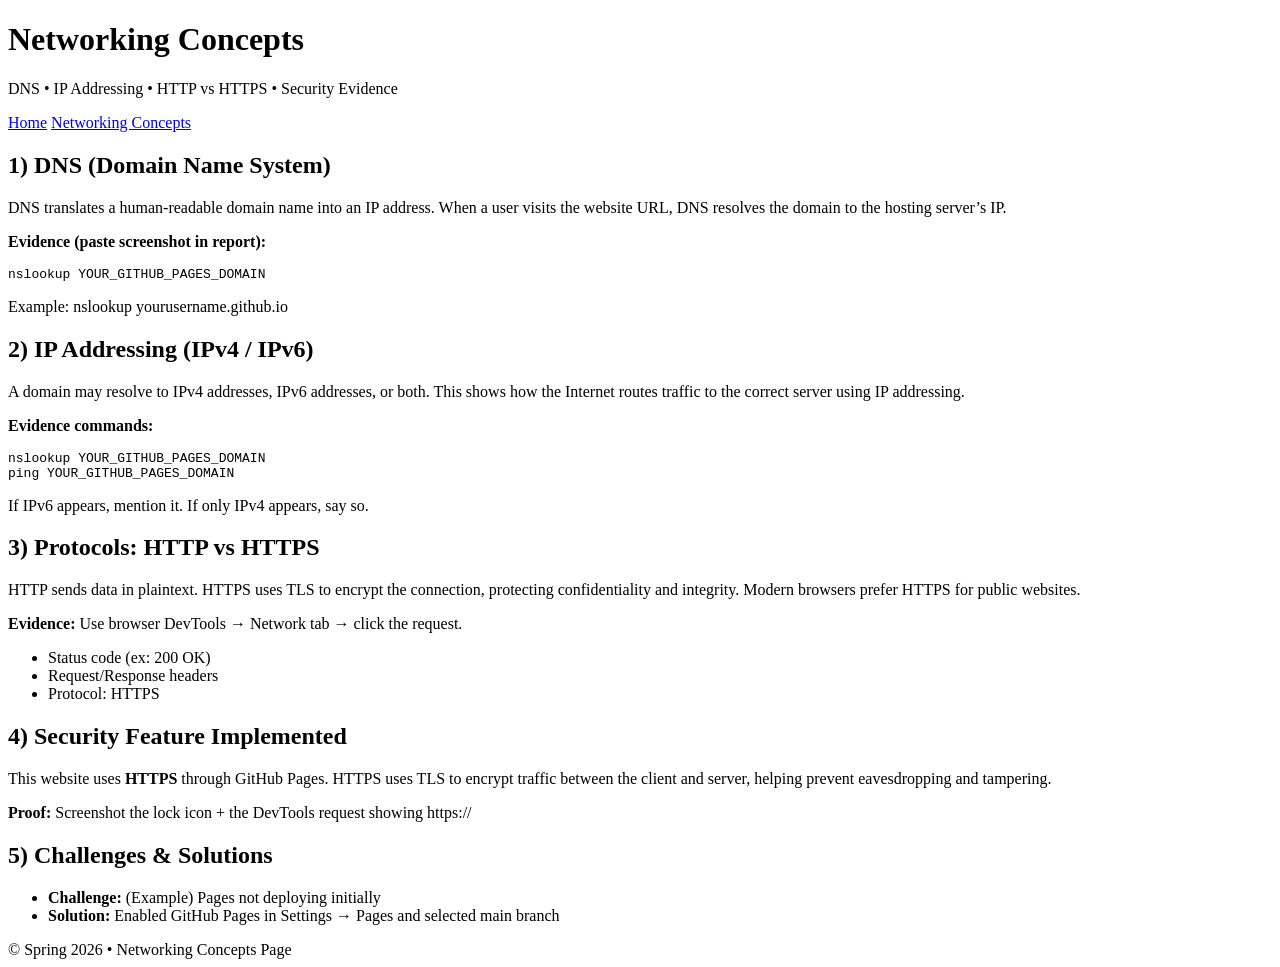
==== networking.html @ 37ff7c75 "Add networking concepts HTML page" ====
<!doctype html>
<html lang="en">
<head>
  <meta charset="UTF-8" />
  <meta name="viewport" content="width=device-width, initial-scale=1.0" />
  <title>Networking Concepts</title>
  <link rel="stylesheet" href="style.css" />
</head>
<body>
  <header class="site-header">
    <div class="container">
      <h1>Networking Concepts</h1>
      <p class="subtitle">DNS • IP Addressing • HTTP vs HTTPS • Security Evidence</p>
      <nav class="nav">
        <a href="index.html">Home</a>
        <a class="active" href="networking.html">Networking Concepts</a>
      </nav>
    </div>
  </header>

  <main class="container card">
    <section>
      <h2>1) DNS (Domain Name System)</h2>
      <p>
        DNS translates a human-readable domain name into an IP address.
        When a user visits the website URL, DNS resolves the domain to the hosting server’s IP.
      </p>
      <p><strong>Evidence (paste screenshot in report):</strong></p>
      <pre><code>nslookup YOUR_GITHUB_PAGES_DOMAIN</code></pre>
      <p class="muted">Example: nslookup yourusername.github.io</p>
    </section>

    <section>
      <h2>2) IP Addressing (IPv4 / IPv6)</h2>
      <p>
        A domain may resolve to IPv4 addresses, IPv6 addresses, or both. This shows how the Internet routes traffic
        to the correct server using IP addressing.
      </p>
      <p><strong>Evidence commands:</strong></p>
      <pre><code>nslookup YOUR_GITHUB_PAGES_DOMAIN
ping YOUR_GITHUB_PAGES_DOMAIN</code></pre>
      <p class="muted">If IPv6 appears, mention it. If only IPv4 appears, say so.</p>
    </section>

    <section>
      <h2>3) Protocols: HTTP vs HTTPS</h2>
      <p>
        HTTP sends data in plaintext. HTTPS uses TLS to encrypt the connection, protecting confidentiality and integrity.
        Modern browsers prefer HTTPS for public websites.
      </p>
      <p><strong>Evidence:</strong> Use browser DevTools → Network tab → click the request.</p>
      <ul>
        <li>Status code (ex: 200 OK)</li>
        <li>Request/Response headers</li>
        <li>Protocol: HTTPS</li>
      </ul>
    </section>

    <section>
      <h2>4) Security Feature Implemented</h2>
      <p>
        This website uses <strong>HTTPS</strong> through GitHub Pages. HTTPS uses TLS to encrypt traffic between the client
        and server, helping prevent eavesdropping and tampering.
      </p>
      <p><strong>Proof:</strong> Screenshot the lock icon + the DevTools request showing https://</p>
    </section>

    <section>
      <h2>5) Challenges & Solutions</h2>
      <ul>
        <li><strong>Challenge:</strong> (Example) Pages not deploying initially</li>
        <li><strong>Solution:</strong> Enabled GitHub Pages in Settings → Pages and selected main branch</li>
      </ul>
    </section>
  </main>

  <footer class="footer">
    <div class="container">© Spring 2026 • Networking Concepts Page</div>
  </footer>
</body>
</html>
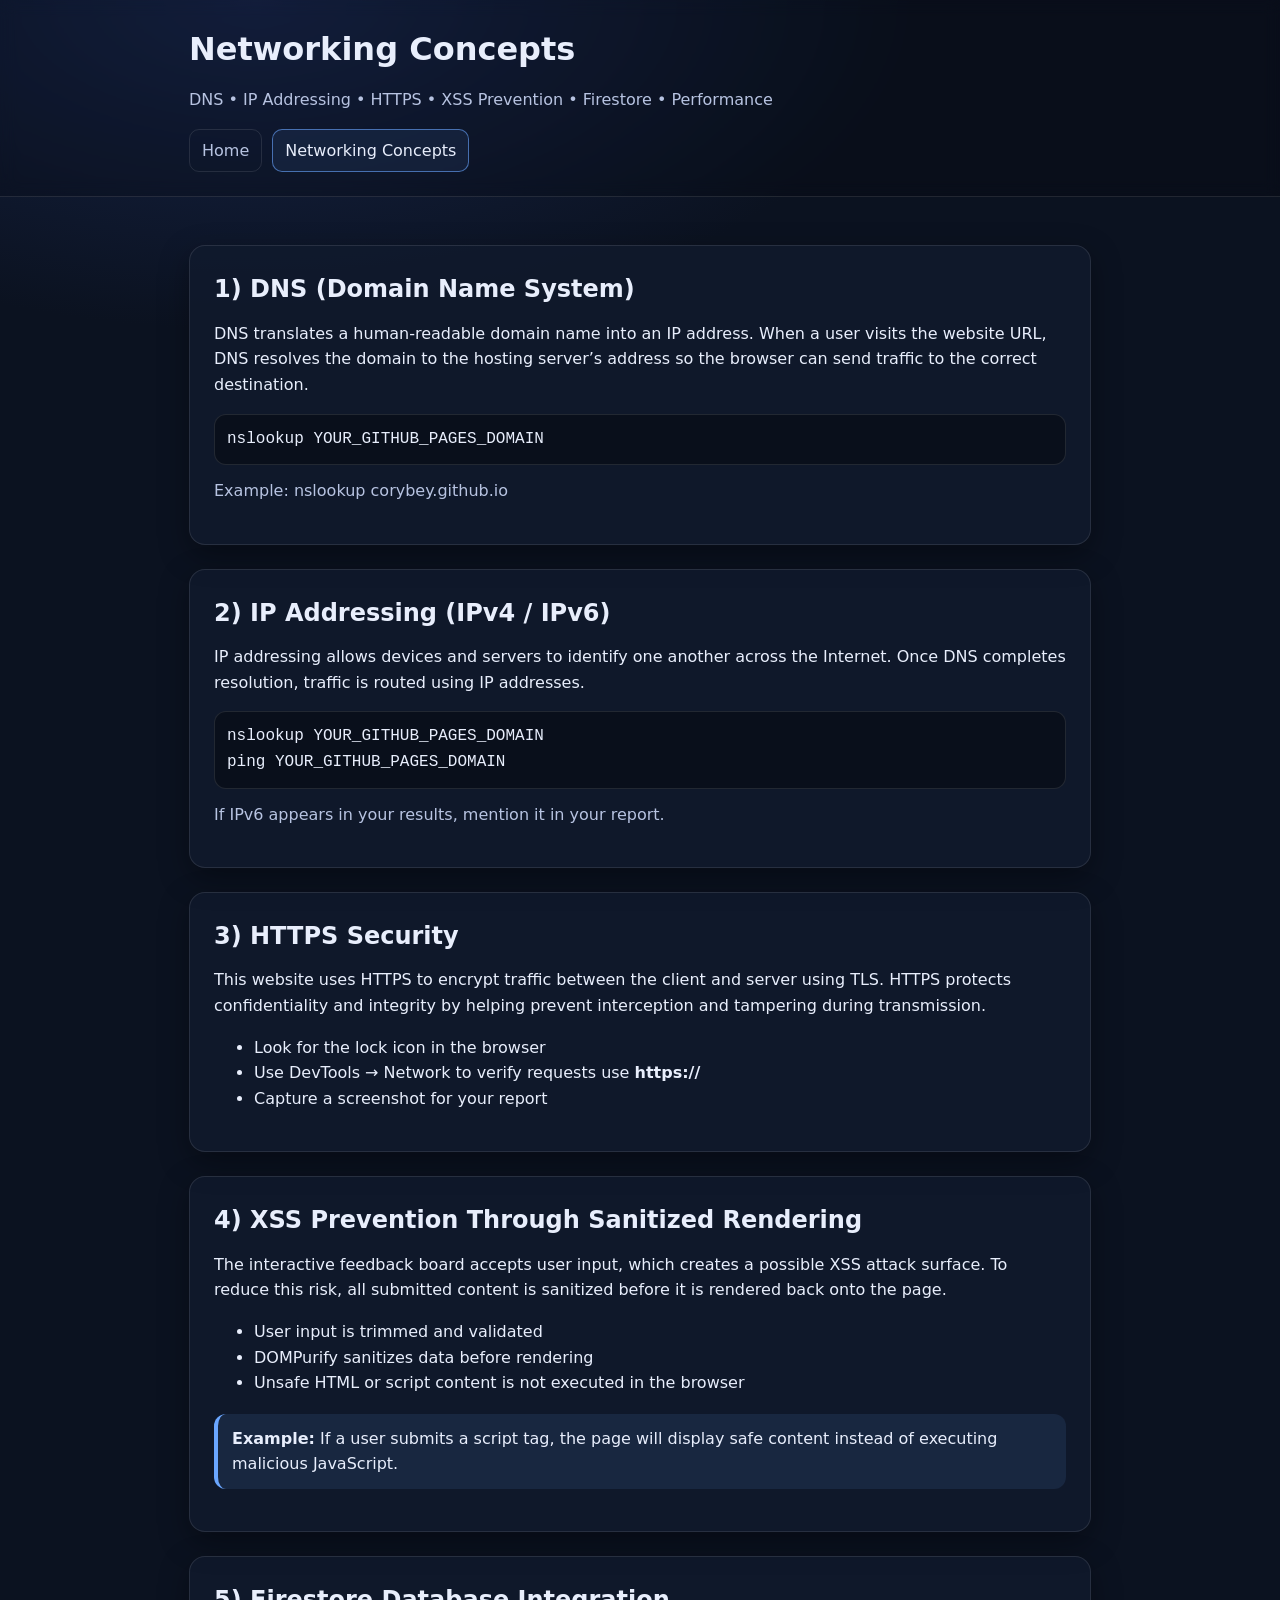
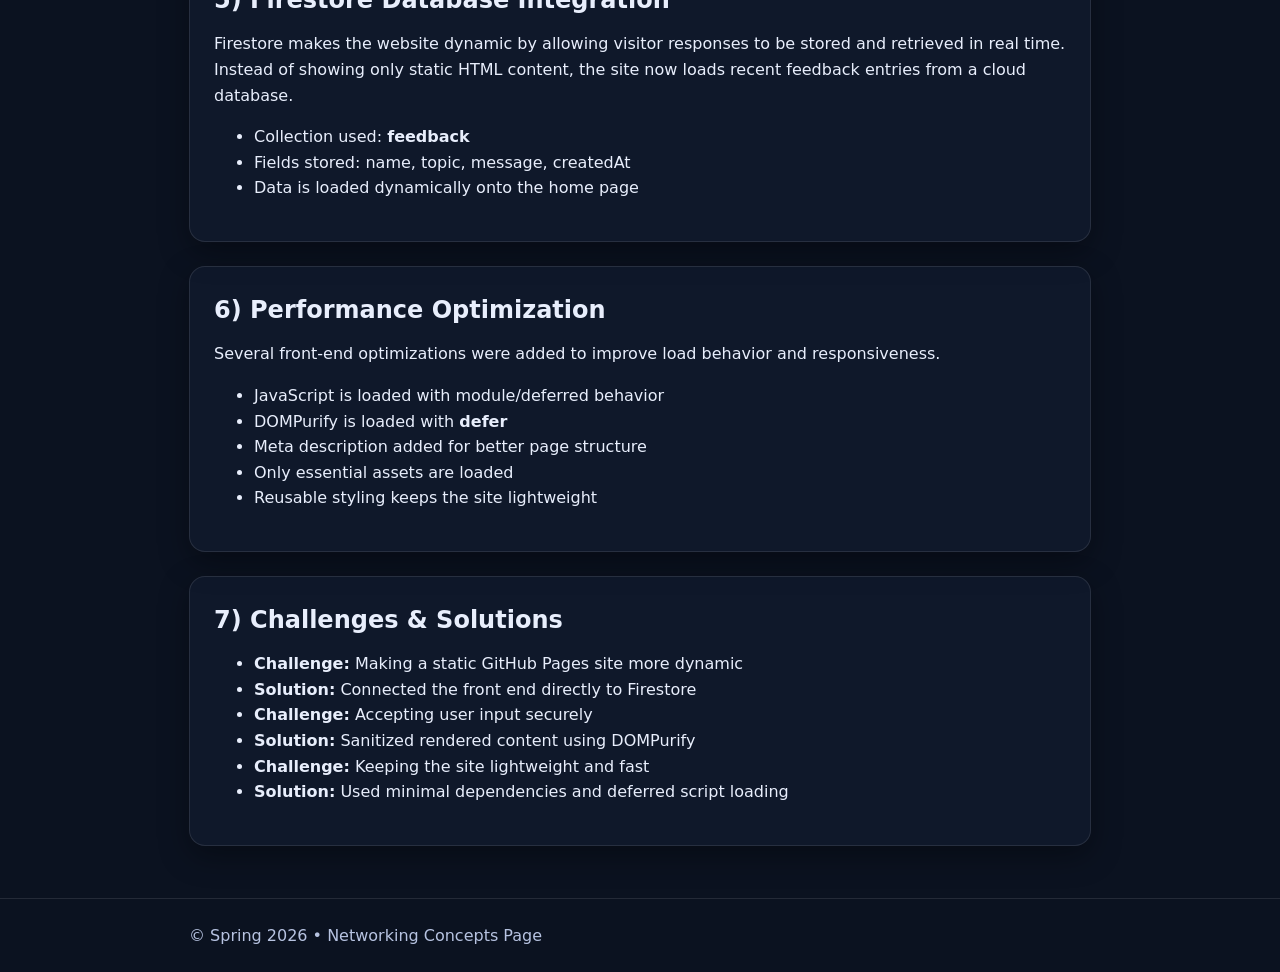
==== commit ebd02248: "Resolve merge conflicts and update Project 2 site" ====
--- a/networking.html
+++ b/networking.html
@@ -3,6 +3,10 @@
 <head>
   <meta charset="UTF-8" />
   <meta name="viewport" content="width=device-width, initial-scale=1.0" />
+  <meta
+    name="description"
+    content="Networking concepts and Project 2 implementation details including HTTPS, XSS prevention, Firestore, and performance optimization."
+  />
   <title>Networking Concepts</title>
   <link rel="stylesheet" href="style.css" />
 </head>
@@ -10,7 +14,7 @@
   <header class="site-header">
     <div class="container">
       <h1>Networking Concepts</h1>
-      <p class="subtitle">DNS • IP Addressing • HTTP vs HTTPS • Security Evidence</p>
+      <p class="subtitle">DNS • IP Addressing • HTTPS • XSS Prevention • Firestore • Performance</p>
       <nav class="nav">
         <a href="index.html">Home</a>
         <a class="active" href="networking.html">Networking Concepts</a>
@@ -18,58 +22,97 @@
     </div>
   </header>
 
-  <main class="container card">
-    <section>
+  <main class="container">
+    <section class="card">
       <h2>1) DNS (Domain Name System)</h2>
       <p>
-        DNS translates a human-readable domain name into an IP address.
-        When a user visits the website URL, DNS resolves the domain to the hosting server’s IP.
+        DNS translates a human-readable domain name into an IP address. When a user visits
+        the website URL, DNS resolves the domain to the hosting server’s address so the browser
+        can send traffic to the correct destination.
       </p>
-      <p><strong>Evidence (paste screenshot in report):</strong></p>
       <pre><code>nslookup YOUR_GITHUB_PAGES_DOMAIN</code></pre>
-      <p class="muted">Example: nslookup yourusername.github.io</p>
+      <p class="muted">Example: nslookup corybey.github.io</p>
     </section>
 
-    <section>
+    <section class="card">
       <h2>2) IP Addressing (IPv4 / IPv6)</h2>
       <p>
-        A domain may resolve to IPv4 addresses, IPv6 addresses, or both. This shows how the Internet routes traffic
-        to the correct server using IP addressing.
+        IP addressing allows devices and servers to identify one another across the Internet.
+        Once DNS completes resolution, traffic is routed using IP addresses.
       </p>
-      <p><strong>Evidence commands:</strong></p>
       <pre><code>nslookup YOUR_GITHUB_PAGES_DOMAIN
 ping YOUR_GITHUB_PAGES_DOMAIN</code></pre>
-      <p class="muted">If IPv6 appears, mention it. If only IPv4 appears, say so.</p>
+      <p class="muted">If IPv6 appears in your results, mention it in your report.</p>
     </section>
 
-    <section>
-      <h2>3) Protocols: HTTP vs HTTPS</h2>
+    <section class="card">
+      <h2>3) HTTPS Security</h2>
       <p>
-        HTTP sends data in plaintext. HTTPS uses TLS to encrypt the connection, protecting confidentiality and integrity.
-        Modern browsers prefer HTTPS for public websites.
+        This website uses HTTPS to encrypt traffic between the client and server using TLS.
+        HTTPS protects confidentiality and integrity by helping prevent interception and tampering
+        during transmission.
       </p>
-      <p><strong>Evidence:</strong> Use browser DevTools → Network tab → click the request.</p>
       <ul>
-        <li>Status code (ex: 200 OK)</li>
-        <li>Request/Response headers</li>
-        <li>Protocol: HTTPS</li>
+        <li>Look for the lock icon in the browser</li>
+        <li>Use DevTools → Network to verify requests use <strong>https://</strong></li>
+        <li>Capture a screenshot for your report</li>
       </ul>
     </section>
 
-    <section>
-      <h2>4) Security Feature Implemented</h2>
+    <section class="card">
+      <h2>4) XSS Prevention Through Sanitized Rendering</h2>
       <p>
-        This website uses <strong>HTTPS</strong> through GitHub Pages. HTTPS uses TLS to encrypt traffic between the client
-        and server, helping prevent eavesdropping and tampering.
+        The interactive feedback board accepts user input, which creates a possible XSS attack surface.
+        To reduce this risk, all submitted content is sanitized before it is rendered back onto the page.
       </p>
-      <p><strong>Proof:</strong> Screenshot the lock icon + the DevTools request showing https://</p>
+      <ul>
+        <li>User input is trimmed and validated</li>
+        <li>DOMPurify sanitizes data before rendering</li>
+        <li>Unsafe HTML or script content is not executed in the browser</li>
+      </ul>
+      <div class="note">
+        <strong>Example:</strong> If a user submits a script tag, the page will display safe content
+        instead of executing malicious JavaScript.
+      </div>
     </section>
 
-    <section>
-      <h2>5) Challenges & Solutions</h2>
+    <section class="card">
+      <h2>5) Firestore Database Integration</h2>
+      <p>
+        Firestore makes the website dynamic by allowing visitor responses to be stored and retrieved
+        in real time. Instead of showing only static HTML content, the site now loads recent feedback
+        entries from a cloud database.
+      </p>
       <ul>
-        <li><strong>Challenge:</strong> (Example) Pages not deploying initially</li>
-        <li><strong>Solution:</strong> Enabled GitHub Pages in Settings → Pages and selected main branch</li>
+        <li>Collection used: <strong>feedback</strong></li>
+        <li>Fields stored: name, topic, message, createdAt</li>
+        <li>Data is loaded dynamically onto the home page</li>
+      </ul>
+    </section>
+
+    <section class="card">
+      <h2>6) Performance Optimization</h2>
+      <p>
+        Several front-end optimizations were added to improve load behavior and responsiveness.
+      </p>
+      <ul>
+        <li>JavaScript is loaded with module/deferred behavior</li>
+        <li>DOMPurify is loaded with <strong>defer</strong></li>
+        <li>Meta description added for better page structure</li>
+        <li>Only essential assets are loaded</li>
+        <li>Reusable styling keeps the site lightweight</li>
+      </ul>
+    </section>
+
+    <section class="card">
+      <h2>7) Challenges & Solutions</h2>
+      <ul>
+        <li><strong>Challenge:</strong> Making a static GitHub Pages site more dynamic</li>
+        <li><strong>Solution:</strong> Connected the front end directly to Firestore</li>
+        <li><strong>Challenge:</strong> Accepting user input securely</li>
+        <li><strong>Solution:</strong> Sanitized rendered content using DOMPurify</li>
+        <li><strong>Challenge:</strong> Keeping the site lightweight and fast</li>
+        <li><strong>Solution:</strong> Used minimal dependencies and deferred script loading</li>
       </ul>
     </section>
   </main>
@@ -78,4 +121,4 @@
     <div class="container">© Spring 2026 • Networking Concepts Page</div>
   </footer>
 </body>
-</html> 
+</html>
--- a/style.css
+++ b/style.css
@@ -0,0 +1,288 @@
+:root {
+  --bg: #0b1220;
+  --card: #111b2e;
+  --text: #e8eefc;
+  --muted: #b7c3e1;
+  --accent: #6aa6ff;
+
+  --accent-2: #8dd7ff;
+  --border: rgba(255, 255, 255, 0.10);
+  --success: #2ecc71;
+  --error: #ff7675;
+}
+
+* {
+  box-sizing: border-box;
+}
+
+html {
+  scroll-behavior: smooth;
+}
+
+body {
+  margin: 0;
+  font-family: system-ui, -apple-system, Segoe UI, Roboto, Arial, sans-serif;
+  background: radial-gradient(1200px 600px at 20% 0%, #162448 0%, var(--bg) 55%);
+  color: var(--text);
+
+  line-height: 1.6;
+}
+
+.container {
+  max-width: 950px;
+  margin: 0 auto;
+  padding: 24px;
+}
+
+.site-header {
+  border-bottom: 1px solid var(--border);
+  background: rgba(0, 0, 0, 0.18);
+  backdrop-filter: blur(8px);
+}
+
+.subtitle {
+  color: var(--muted);
+  margin-top: 6px;
+}
+
+.nav {
+  margin-top: 14px;
+  display: flex;
+  gap: 10px;
+  flex-wrap: wrap;
+}
+
+.nav a {
+  text-decoration: none;
+  color: var(--muted);
+  padding: 8px 12px;
+  border: 1px solid var(--border);
+  border-radius: 10px;
+
+  transition: 0.2s ease;
+}
+
+.nav a.active,
+.nav a:hover {
+  color: var(--text);
+  border-color: rgba(106, 166, 255, 0.6);
+  background: rgba(106, 166, 255, 0.08);
+}
+
+.card {
+  background: rgba(17, 27, 46, 0.72);
+  border: 1px solid var(--border);
+  border-radius: 16px;
+  box-shadow: 0 10px 30px rgba(0, 0, 0, 0.35);
+  padding: 24px;
+  margin-top: 24px;
+}
+
+h1,
+h2,
+h3 {
+  margin: 0 0 12px 0;
+}
+
+h2 {
+  margin-top: 0;
+}
+
+p,
+ul {
+  margin-top: 0;
+}
+
+a {
+  color: var(--accent-2);
+}
+
+pre {
+  background: rgba(0, 0, 0, 0.35);
+
+  border: 1px solid var(--border);
+  padding: 12px;
+  border-radius: 12px;
+  overflow-x: auto;
+}
+
+
+code {
+  font-family: Consolas, Monaco, monospace;
+}
+
+.note {
+  margin: 18px 0;
+  padding: 12px 14px;
+  border-left: 4px solid var(--accent);
+  background: rgba(106, 166, 255, 0.10);
+  border-radius: 12px;
+}
+
+.muted {
+  color: var(--muted);
+}
+
+.form-grid {
+  display: grid;
+  grid-template-columns: repeat(2, minmax(0, 1fr));
+  gap: 16px;
+  margin-top: 16px;
+}
+
+.form-group {
+  display: flex;
+  flex-direction: column;
+}
+
+.full-width {
+  grid-column: 1 / -1;
+}
+
+label {
+  margin-bottom: 6px;
+  font-weight: 600;
+}
+
+input,
+select,
+textarea {
+  width: 100%;
+  padding: 12px;
+  border-radius: 12px;
+  border: 1px solid var(--border);
+  background: rgba(8, 14, 26, 0.9);
+  color: var(--text);
+  font: inherit;
+}
+
+input:focus,
+select:focus,
+textarea:focus {
+  outline: 2px solid rgba(106, 166, 255, 0.5);
+  border-color: rgba(106, 166, 255, 0.7);
+}
+
+.actions {
+  display: flex;
+  justify-content: flex-start;
+}
+
+.btn {
+  border: 1px solid rgba(106, 166, 255, 0.5);
+  background: rgba(106, 166, 255, 0.15);
+  color: var(--text);
+  padding: 10px 16px;
+  border-radius: 12px;
+  cursor: pointer;
+  font-weight: 600;
+  transition: 0.2s ease;
+}
+
+.btn:hover {
+  background: rgba(106, 166, 255, 0.24);
+}
+
+.btn-secondary {
+  background: transparent;
+}
+
+.status {
+  margin-top: 16px;
+  padding: 12px 14px;
+  border-radius: 12px;
+  border: 1px solid var(--border);
+}
+
+.status.success {
+  border-color: rgba(46, 204, 113, 0.5);
+  background: rgba(46, 204, 113, 0.12);
+}
+
+.status.error {
+  border-color: rgba(255, 118, 117, 0.5);
+  background: rgba(255, 118, 117, 0.12);
+}
+
+.hidden {
+  display: none;
+}
+
+.section-heading {
+  display: flex;
+  justify-content: space-between;
+  align-items: center;
+  gap: 12px;
+  flex-wrap: wrap;
+}
+
+.feedback-list {
+  display: grid;
+  gap: 16px;
+  margin-top: 16px;
+}
+
+.feedback-card {
+  padding: 16px;
+  border-radius: 14px;
+  border: 1px solid var(--border);
+  background: rgba(255, 255, 255, 0.03);
+}
+
+.feedback-header {
+  display: flex;
+  justify-content: space-between;
+  align-items: center;
+  gap: 12px;
+  flex-wrap: wrap;
+  margin-bottom: 8px;
+}
+
+.feedback-name {
+  font-weight: 700;
+}
+
+.badge {
+  display: inline-block;
+  padding: 4px 10px;
+  border-radius: 999px;
+  background: rgba(106, 166, 255, 0.16);
+  border: 1px solid rgba(106, 166, 255, 0.4);
+  color: var(--text);
+  font-size: 0.88rem;
+}
+
+.feedback-message {
+  color: var(--text);
+  margin: 8px 0;
+  white-space: pre-wrap;
+  word-break: break-word;
+}
+
+.feedback-date {
+  color: var(--muted);
+  font-size: 0.92rem;
+}
+
+
+.footer {
+  border-top: 1px solid var(--border);
+  margin-top: 28px;
+  color: var(--muted);
+}
+
+
+@media (max-width: 700px) {
+  .form-grid {
+    grid-template-columns: 1fr;
+  }
+
+  .container {
+    padding: 18px;
+  }
+
+  .card {
+    padding: 18px;
+  }
+}
+
